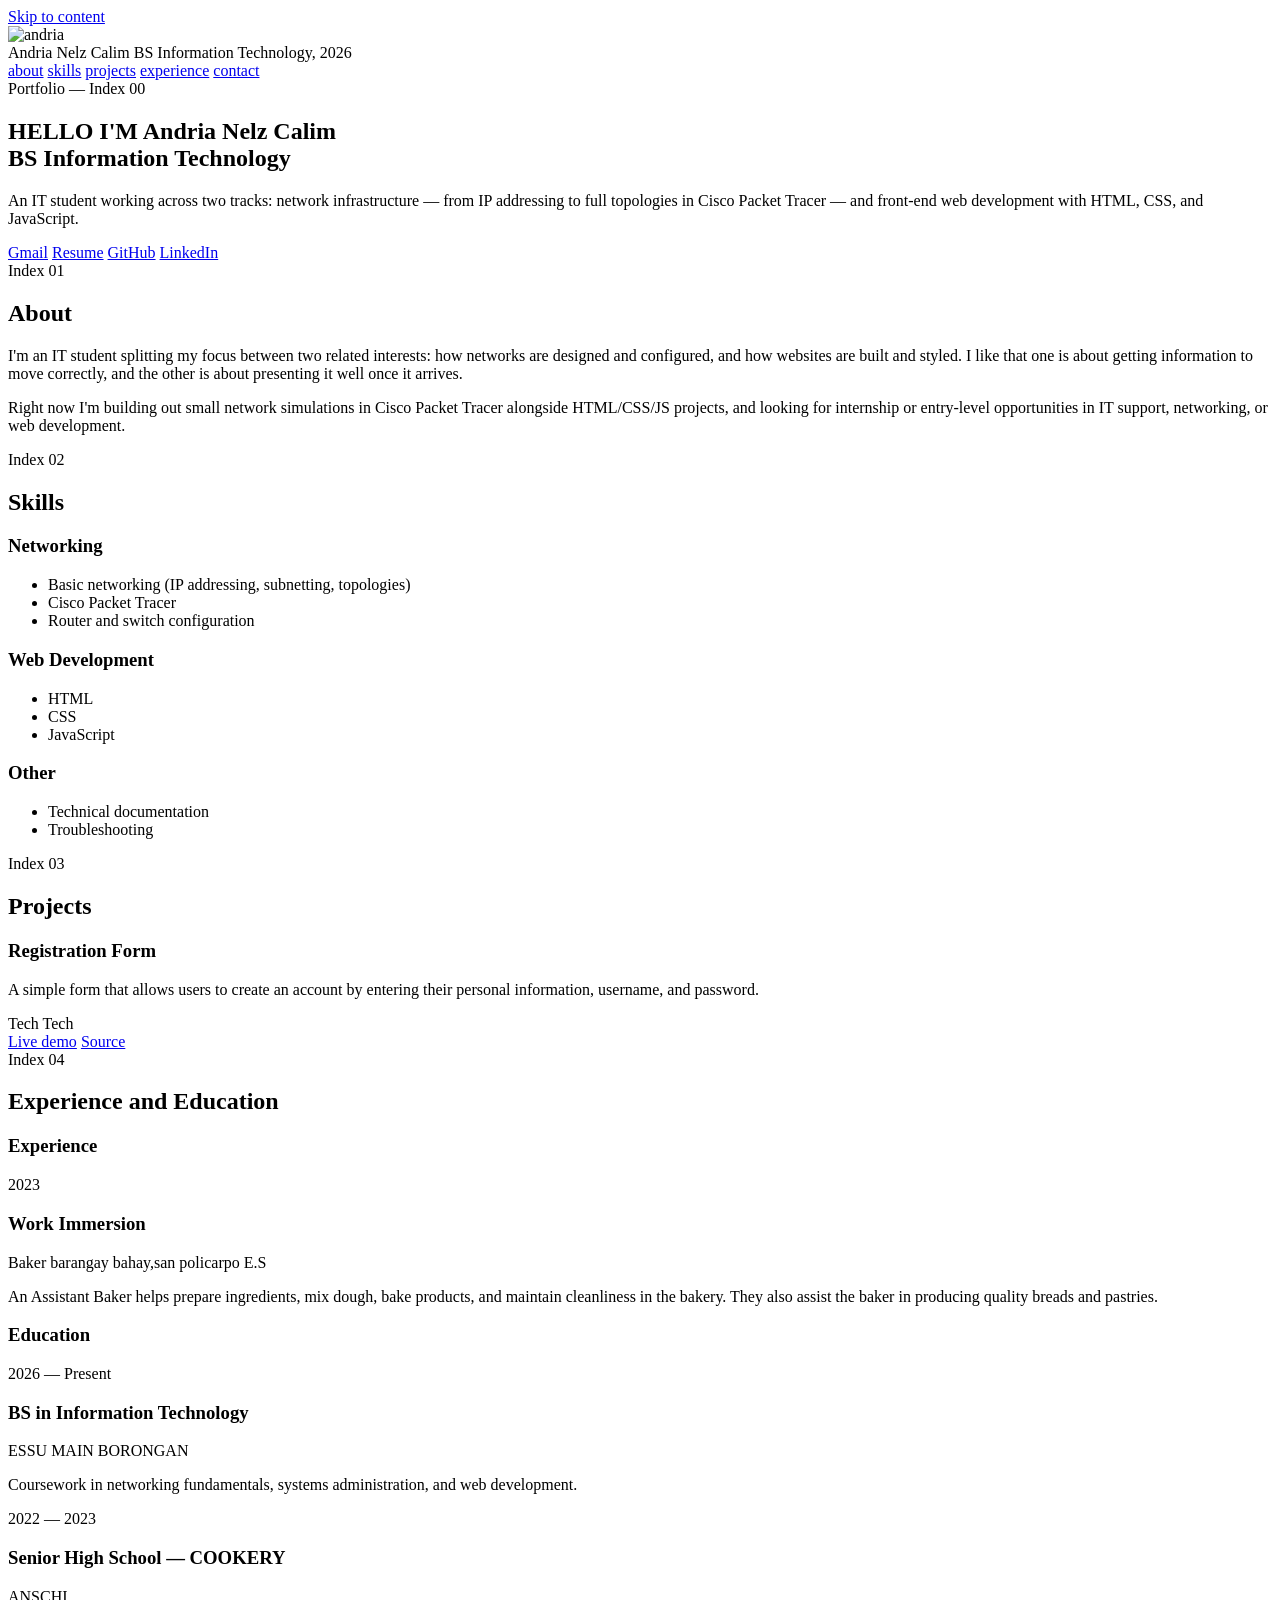
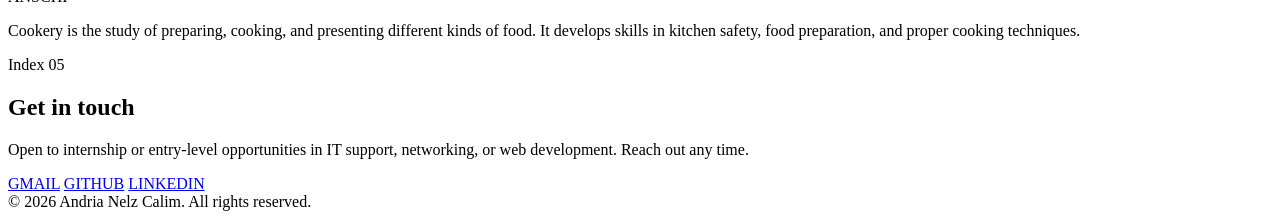
==== index.html @ cafcb8c2 "Add files via upload" ====
<!DOCTYPE html>
<html lang="en">
<head>
<meta charset="UTF-8">
<meta name="viewport" content="width=device-width, initial-scale=1.0">
<title>My Portfolio</title>
<meta name="description" content="Portfolio of a student working across networking fundamentals and web development.">

<link rel="preconnect" href="https://fonts.googleapis.com">
<link rel="preconnect" href="https://fonts.gstatic.com" crossorigin>
<link href="https://fonts.googleapis.com/css2?family=Fraunces:opsz,wght@9..144,400;9..144,500;9..144,600&family=Inter:wght@400;500;600&family=IBM+Plex+Mono:wght@400;500&display=swap" rel="stylesheet">

<link rel="stylesheet" href="style.css">
</head>
<body>

<a class="skip-link" href="#main">Skip to content</a>

<div class="layout">

  <header class="spine">
    <div class="rings" aria-hidden="true">
      <span class="ring"></span><span class="ring"></span><span class="ring"></span>
      <span class="ring"></span><span class="ring"></span><span class="ring"></span>
    </div>

    <div class="spine-id">
      <div class="avatar">
        <img src="c:\Users\calim\OneDrive\Desktop\my portfolio\image.png" alt="andria"> 
        
      </div>
      <div class="id-text">
        <span class="name">Andria Nelz Calim</span>
        <span class="role">BS Information Technology, 2026</span>
      </div>
    </div>

    <nav class="index" aria-label="Section navigation">
      <a class="tab" href="#about"><span class="code"></span> about</a>
      <a class="tab" href="#skills"><span class="code"></span> skills</a>
      <a class="tab" href="#projects"><span class="code"></span> projects</a>
      <a class="tab" href="#experience"><span class="code"></span> experience</a>
      <a class="tab" href="#contact"><span class="code"></span> contact</a>
    </nav>

    <div class="spine-footer">
    </div>
  </header>

  <main id="main">

    <section class="hero" id="hero">
      <span class="eyebrow">Portfolio — Index 00</span>
      <h1>HELLO I'M Andria Nelz Calim<br>BS Information Technology</h1>
      <p class="tagline">An IT student working across two tracks: network infrastructure — from IP addressing to full topologies in Cisco Packet Tracer — and front-end web development with HTML, CSS, and JavaScript.</p>
      <div class="hero-links">
        <a href="https://calimandria2gmail.com">Gmail</a>
        <a href="#">Resume</a>
        <a href="#">GitHub</a>
        <a href="#">LinkedIn</a>
      </div>
    </section>

    <section id="about">
      <span class="eyebrow">Index 01</span>
      <h2>About</h2>
      <p>I'm an IT student splitting my focus between two related interests: how networks are designed and configured, and how websites are built and styled. I like that one is about getting information to move correctly, and the other is about presenting it well once it arrives.</p>
      <p>Right now I'm building out small network simulations in Cisco Packet Tracer alongside HTML/CSS/JS projects, and looking for internship or entry-level opportunities in IT support, networking, or web development.</p>
    </section>

    <section id="skills">
      <span class="eyebrow">Index 02</span>
      <h2>Skills</h2>
      <div class="skill-groups">

        <div class="skill-group">
          <h3>Networking</h3>
          <ul>
            <li>Basic networking (IP addressing, subnetting, topologies)</li>
            <li>Cisco Packet Tracer</li>
            <li>Router and switch configuration</li>
          </ul>
        </div>

        <div class="skill-group">
          <h3>Web Development</h3>
          <ul>
            <li>HTML</li>
            <li>CSS</li>
            <li>JavaScript</li>
          </ul>
        </div>

        <div class="skill-group">
          <h3>Other</h3>
          <ul>
            <li>Technical documentation</li>
            <li>Troubleshooting</li>
          </ul>
        </div>

      </div>
    </section>

    <section id="projects">
      <span class="eyebrow">Index 03</span>
      <h2>Projects</h2>
      <div class="project-grid">

        <article class="project-card">
          <div class="thumb"></div>
          <div>
            <h3>Registration Form</h3>
            <p class="desc">A simple form that allows users to create an account by entering their personal information,
            username, and password.</p>
            <div class="tags">
              <span class="tag">Tech</span>
              <span class="tag">Tech</span>
            </div>
            <div class="project-links">
              <a href="#">Live demo</a>
              <a href="#">Source</a>
            </div>
          </div>
        </article>

      </div>
    </section>

    <section id="experience">
      <span class="eyebrow">Index 04</span>
      <h2>Experience and Education</h2>
      <div class="timeline-columns">

        <div class="timeline-column">
          <h3 class="col-title">Experience</h3>
          <div class="timeline">

            <div class="timeline-item">
              <span class="when">2023 </span>
              <h3>Work Immersion</h3>
              <div class="where">Baker barangay bahay,san policarpo E.S</div>
              <p>An Assistant Baker helps prepare ingredients, mix dough, bake products, and maintain cleanliness in the bakery.
                They also assist the baker in producing quality breads and pastries.
              </p>
            </div>

        </div>

        
          <h3 class="col-title">Education</h3>
          <div class="timeline">

            <div class="timeline-item">
              <span class="when">2026 — Present</span>
              <h3>BS in Information Technology</h3>
              <div class="where">ESSU MAIN BORONGAN
              </div>
              <p>Coursework in networking fundamentals, systems administration, and web development.</p>
            </div>

            <div class="timeline-item">
              <span class="when">2022 — 2023</span>
              <h3>Senior High School — COOKERY</h3>
              <div class="where">ANSCHI</div>
              <p>Cookery is the study of preparing, cooking, and presenting different kinds of food.
                 It develops skills in kitchen safety, food preparation, and proper cooking techniques.
             </p>
            </div>

          </div>
        </div>

      </div>
    </section>

    <section class="contact" id="contact">
      <span class="eyebrow">Index 05</span>
      <h2>Get in touch</h2>
      <p>Open to internship or entry-level opportunities in IT support, networking, or web development. Reach out any time.</p>
      <div class="contact-methods">
        <a href="https://calimandria2gmail.com">GMAIL</a>
        <a href="https://Andria25-droid">GITHUB</a>
        <a href="https://linkedin.com/in/Andria Calim">LINKEDIN</a>
      </div>
    </section>

    <footer class="sign-off">
      © 2026 Andria Nelz Calim. All rights reserved.
    </footer>

  </main>
</div>

</body>
</html>
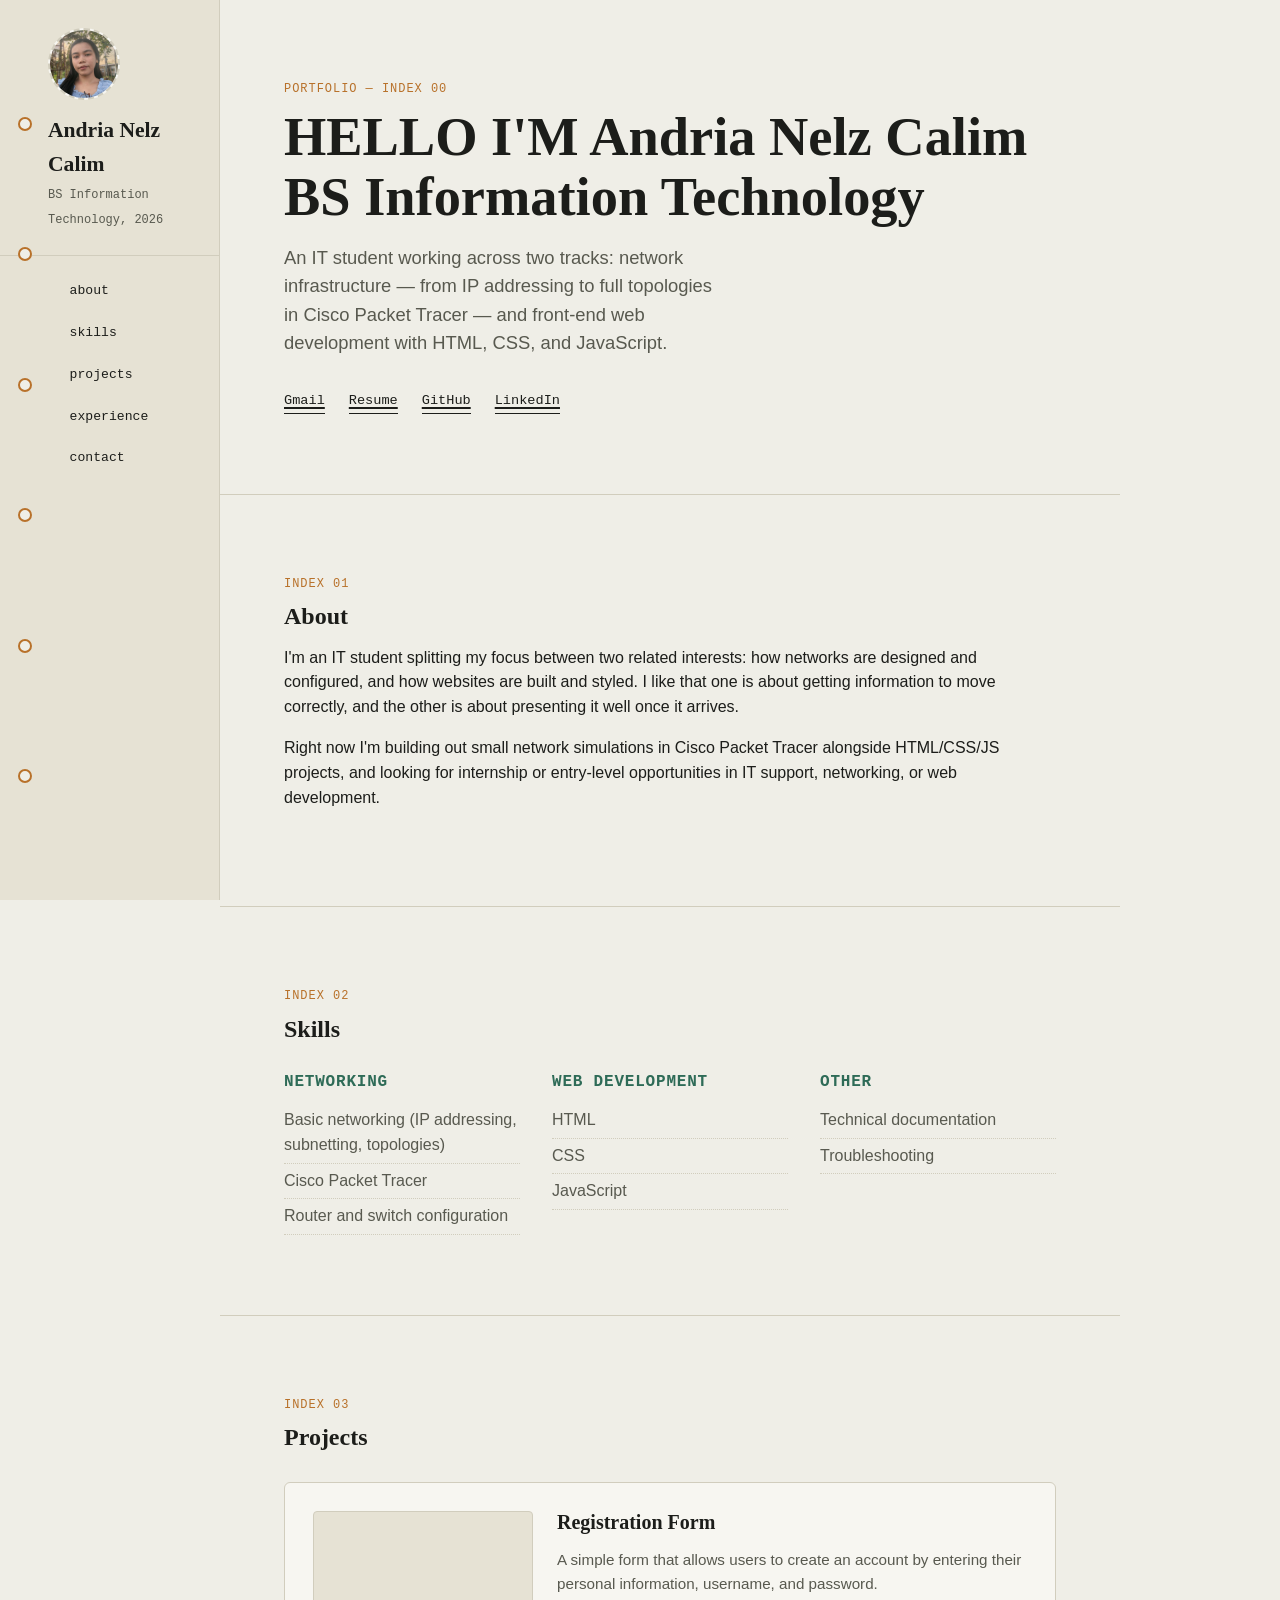
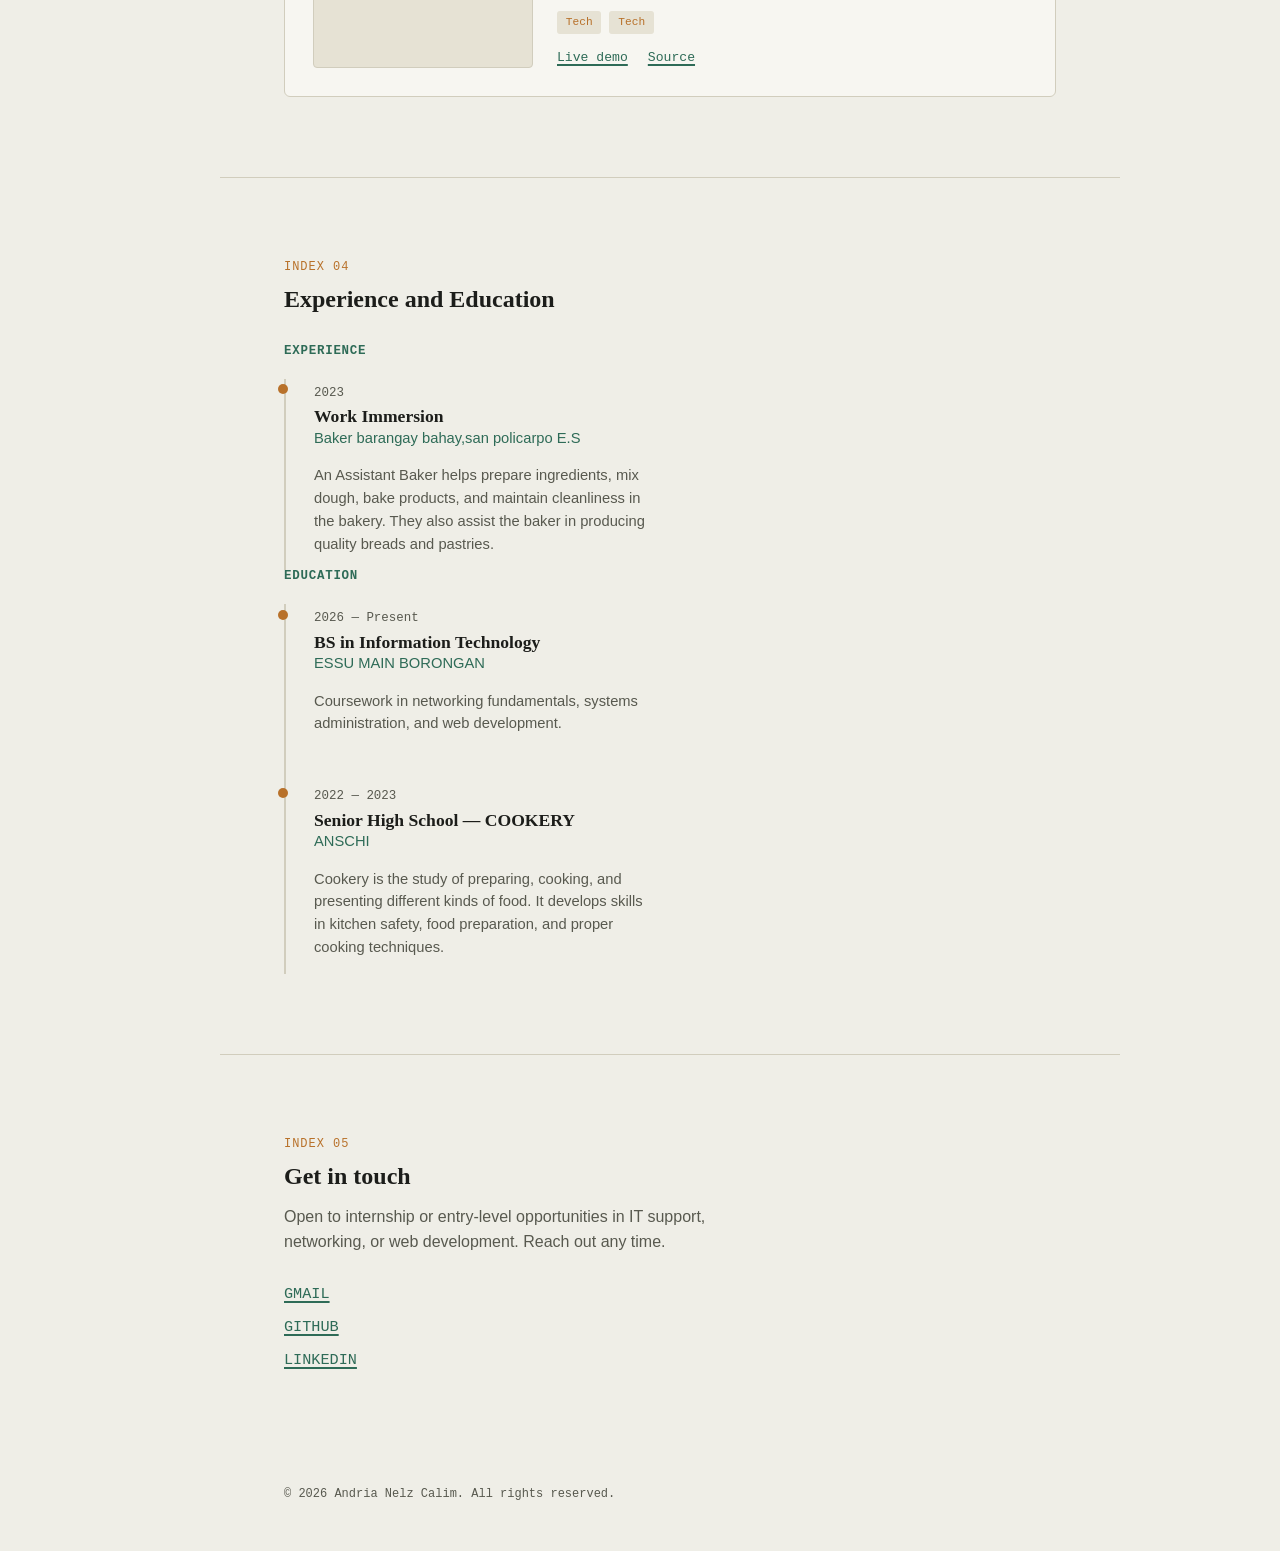
==== commit 9687fa7f: "Rename index.html.html to index.html" ====
--- a/index.html
+++ b/index.html
@@ -26,7 +26,7 @@
 
     <div class="spine-id">
       <div class="avatar">
-        <img src="c:\Users\calim\OneDrive\Desktop\my portfolio\image.png" alt="andria"> 
+        <img src="image.png"> 
         
       </div>
       <div class="id-text">
@@ -193,4 +193,4 @@
 </div>
 
 </body>
-</html>+</html>
--- a/style.css
+++ b/style.css
@@ -0,0 +1,255 @@
+:root {
+    --paper: #efeee7;
+    --paper-alt: #e6e2d4;
+    --ink: #1c1d1a;
+    --ink-soft: #58594f;
+    --accent: #2e6b57;
+    --accent-warm: #b8712a;
+    --rule: #d1cdbd;
+    --card: #f7f6f1;
+
+    --font-display: "Fraunces", Georgia, serif;
+    --font-body: "Inter", -apple-system, sans-serif;
+    --font-mono: "IBM Plex Mono", ui-monospace, monospace;
+
+    --spine-width: 220px;
+  }
+
+  * { box-sizing: border-box; }
+  html { scroll-behavior: smooth; }
+  @media (prefers-reduced-motion: reduce) {
+    html { scroll-behavior: auto; }
+    * { animation-duration: 0.001ms !important; transition-duration: 0.001ms !important; }
+  }
+
+  body {
+    margin: 0;
+    background: var(--paper);
+    color: var(--ink);
+    font-family: var(--font-body);
+    line-height: 1.55;
+  }
+
+  a { color: var(--accent); text-decoration-thickness: 1.5px; text-underline-offset: 3px; }
+  a:focus-visible, button:focus-visible, .tab:focus-visible {
+    outline: 2.5px solid var(--accent-warm);
+    outline-offset: 3px;
+  }
+
+  .skip-link {
+    position: absolute; left: -999px; top: 0;
+    background: var(--ink); color: var(--paper);
+    padding: 0.75rem 1.25rem; z-index: 100;
+    font-family: var(--font-mono); font-size: 0.85rem;
+  }
+  .skip-link:focus { left: 1rem; top: 1rem; }
+
+  h1, h2, h3 { font-family: var(--font-display); font-weight: 600; line-height: 1.1; margin: 0; }
+
+  .eyebrow {
+    font-family: var(--font-mono);
+    font-size: 0.75rem;
+    letter-spacing: 0.08em;
+    text-transform: uppercase;
+    color: var(--accent-warm);
+    display: block;
+    margin-bottom: 0.6rem;
+  }
+
+  .layout {
+    display: grid;
+    grid-template-columns: var(--spine-width) 1fr;
+    min-height: 100vh;
+  }
+
+  .spine {
+    background: var(--paper-alt);
+    border-right: 1px solid var(--rule);
+    position: sticky;
+    top: 0;
+    height: 100vh;
+    display: flex;
+    flex-direction: column;
+    padding: 1.75rem 0;
+  }
+
+  .rings {
+    position: absolute;
+    left: 18px;
+    top: 0;
+    bottom: 0;
+    width: 14px;
+    display: flex;
+    flex-direction: column;
+    justify-content: space-evenly;
+    pointer-events: none;
+  }
+  .ring {
+    width: 14px; height: 14px;
+    border-radius: 50%;
+    background: var(--paper);
+    border: 2px solid var(--accent-warm);
+  }
+
+  .spine-id {
+    padding: 0 1.5rem 1.5rem 3rem;
+    border-bottom: 1px solid var(--rule);
+    margin-bottom: 1rem;
+  }
+  .avatar {
+    width: 72px; height: 72px;
+    border-radius: 50%;
+    background: var(--card);
+    border: 2px dashed var(--rule);
+    display: flex; align-items: center; justify-content: center;
+    margin-bottom: 0.9rem;
+    font-family: var(--font-mono);
+    font-size: 0.65rem;
+    color: var(--ink-soft);
+    text-align: center;
+    line-height: 1.3;
+    overflow: hidden;
+  }
+  .avatar img { width: 100%; height: 100%; object-fit: cover; }
+  .spine-id .name {
+    font-family: var(--font-display);
+    font-size: 1.35rem;
+    font-weight: 600;
+    display: block;
+  }
+  .spine-id .role {
+    font-family: var(--font-mono);
+    font-size: 0.75rem;
+    color: var(--ink-soft);
+  }
+
+  nav.index { padding-left: 3rem; padding-right: 1rem; display: flex; flex-direction: column; gap: 0.25rem; }
+  .tab {
+    font-family: var(--font-mono);
+    font-size: 0.82rem;
+    color: var(--ink);
+    text-decoration: none;
+    padding: 0.55rem 0.75rem;
+    border-radius: 3px 0 0 3px;
+    display: flex;
+    gap: 0.6rem;
+  }
+  .tab:hover { background: var(--card); }
+  .tab .code { color: var(--accent-warm); }
+
+  .spine-footer {
+    margin-top: auto;
+    padding: 1.5rem 1.5rem 0 3rem;
+    font-family: var(--font-mono);
+    font-size: 0.72rem;
+    color: var(--ink-soft);
+  }
+
+  @media (max-width: 780px) {
+    .layout { grid-template-columns: 1fr; }
+    .spine {
+      position: static; height: auto; flex-direction: row;
+      align-items: center; padding: 1rem; overflow-x: auto;
+    }
+    .rings { display: none; }
+    .spine-id { border-bottom: none; border-right: 1px solid var(--rule); padding: 0 1rem; margin: 0; flex-shrink: 0; display: flex; align-items: center; gap: 0.75rem; }
+    .avatar { width: 44px; height: 44px; margin-bottom: 0; font-size: 0.5rem; flex-shrink: 0; }
+    nav.index { flex-direction: row; padding: 0 0 0 1rem; }
+    .spine-footer { display: none; }
+  }
+
+  main { min-width: 0; }
+
+  section {
+    padding: 5rem 4rem;
+    border-bottom: 1px solid var(--rule);
+    max-width: 900px;
+  }
+  @media (max-width: 780px) { section { padding: 3rem 1.5rem; } }
+
+  .hero h1 { font-size: clamp(2.2rem, 5vw, 3.4rem); }
+  .hero .tagline {
+    font-size: 1.15rem;
+    color: var(--ink-soft);
+    max-width: 42ch;
+    margin-top: 1rem;
+  }
+  .hero-links {
+    display: flex; gap: 1.5rem; flex-wrap: wrap;
+    margin-top: 2rem;
+    font-family: var(--font-mono);
+    font-size: 0.85rem;
+  }
+  .hero-links a { color: var(--ink); border-bottom: 1px solid var(--ink); padding-bottom: 2px; }
+  .hero-links a:hover { color: var(--accent); border-color: var(--accent); }
+
+  .about p { max-width: 65ch; color: var(--ink-soft); }
+  .about p + p { margin-top: 1rem; }
+
+  .skill-groups { display: grid; grid-template-columns: repeat(auto-fit, minmax(200px, 1fr)); gap: 2rem; margin-top: 2rem; }
+  .skill-group h3 { font-size: 1rem; font-family: var(--font-mono); text-transform: uppercase; letter-spacing: 0.05em; color: var(--accent); margin-bottom: 0.75rem; }
+  .skill-group ul { list-style: none; padding: 0; margin: 0; color: var(--ink-soft); }
+  .skill-group li { padding: 0.3rem 0; border-bottom: 1px dotted var(--rule); }
+
+  .project-grid { display: grid; gap: 1.75rem; margin-top: 2rem; }
+  .project-card {
+    background: var(--card);
+    border: 1px solid var(--rule);
+    border-radius: 6px;
+    padding: 1.75rem;
+    display: grid;
+    grid-template-columns: 220px 1fr;
+    gap: 1.5rem;
+  }
+  @media (max-width: 640px) { .project-card { grid-template-columns: 1fr; } }
+  .project-card .thumb {
+    width: 100%; height: 100%; min-height: 140px;
+    border-radius: 4px;
+    border: 1px solid var(--rule);
+    background: var(--paper-alt);
+    display: flex; align-items: center; justify-content: center;
+    font-family: var(--font-mono); font-size: 0.75rem; color: var(--ink-soft);
+    text-align: center; padding: 0.5rem;
+  }
+  .project-card h3 { font-size: 1.25rem; margin-bottom: 0.4rem; }
+  .project-card .desc { color: var(--ink-soft); font-size: 0.95rem; }
+  .tags { display: flex; gap: 0.5rem; flex-wrap: wrap; margin: 0.85rem 0; }
+  .tag {
+    font-family: var(--font-mono); font-size: 0.7rem;
+    background: var(--paper-alt); color: var(--accent-warm);
+    padding: 0.2rem 0.55rem; border-radius: 3px;
+  }
+  .project-links { font-family: var(--font-mono); font-size: 0.82rem; display: flex; gap: 1.25rem; }
+
+  .timeline-columns {
+    margin-top: 2rem;
+    display: grid;
+    grid-template-columns: 1fr 1fr;
+    gap: 3rem;
+  }
+  @media (max-width: 640px) { .timeline-columns { grid-template-columns: 1fr; gap: 2.5rem; } }
+  .timeline-column h3.col-title {
+    font-family: var(--font-mono);
+    font-size: 0.78rem;
+    text-transform: uppercase;
+    letter-spacing: 0.06em;
+    color: var(--accent);
+    margin-bottom: 1.25rem;
+  }
+  .timeline { border-left: 2px solid var(--rule); padding-left: 1.75rem; display: flex; flex-direction: column; gap: 2rem; }
+  .timeline-item { position: relative; }
+  .timeline-item::before {
+    content: ""; position: absolute; left: -2.28rem; top: 0.35rem;
+    width: 10px; height: 10px; border-radius: 50%;
+    background: var(--accent-warm);
+  }
+  .timeline-item .when { font-family: var(--font-mono); font-size: 0.78rem; color: var(--ink-soft); }
+  .timeline-item h3 { font-size: 1.1rem; margin-top: 0.25rem; }
+  .timeline-item .where { color: var(--accent); font-size: 0.92rem; margin-bottom: 0.4rem; }
+  .timeline-item p { color: var(--ink-soft); font-size: 0.92rem; max-width: 60ch; }
+
+  .contact { border-bottom: none; }
+  .contact p { color: var(--ink-soft); max-width: 50ch; }
+  .contact-methods { margin-top: 1.75rem; display: flex; flex-direction: column; gap: 0.6rem; font-family: var(--font-mono); font-size: 0.95rem; }
+  footer.sign-off { padding: 2rem 4rem 3rem; font-family: var(--font-mono); font-size: 0.75rem; color: var(--ink-soft); }
+  @media (max-width: 780px) { footer.sign-off { padding: 1.5rem; } }
